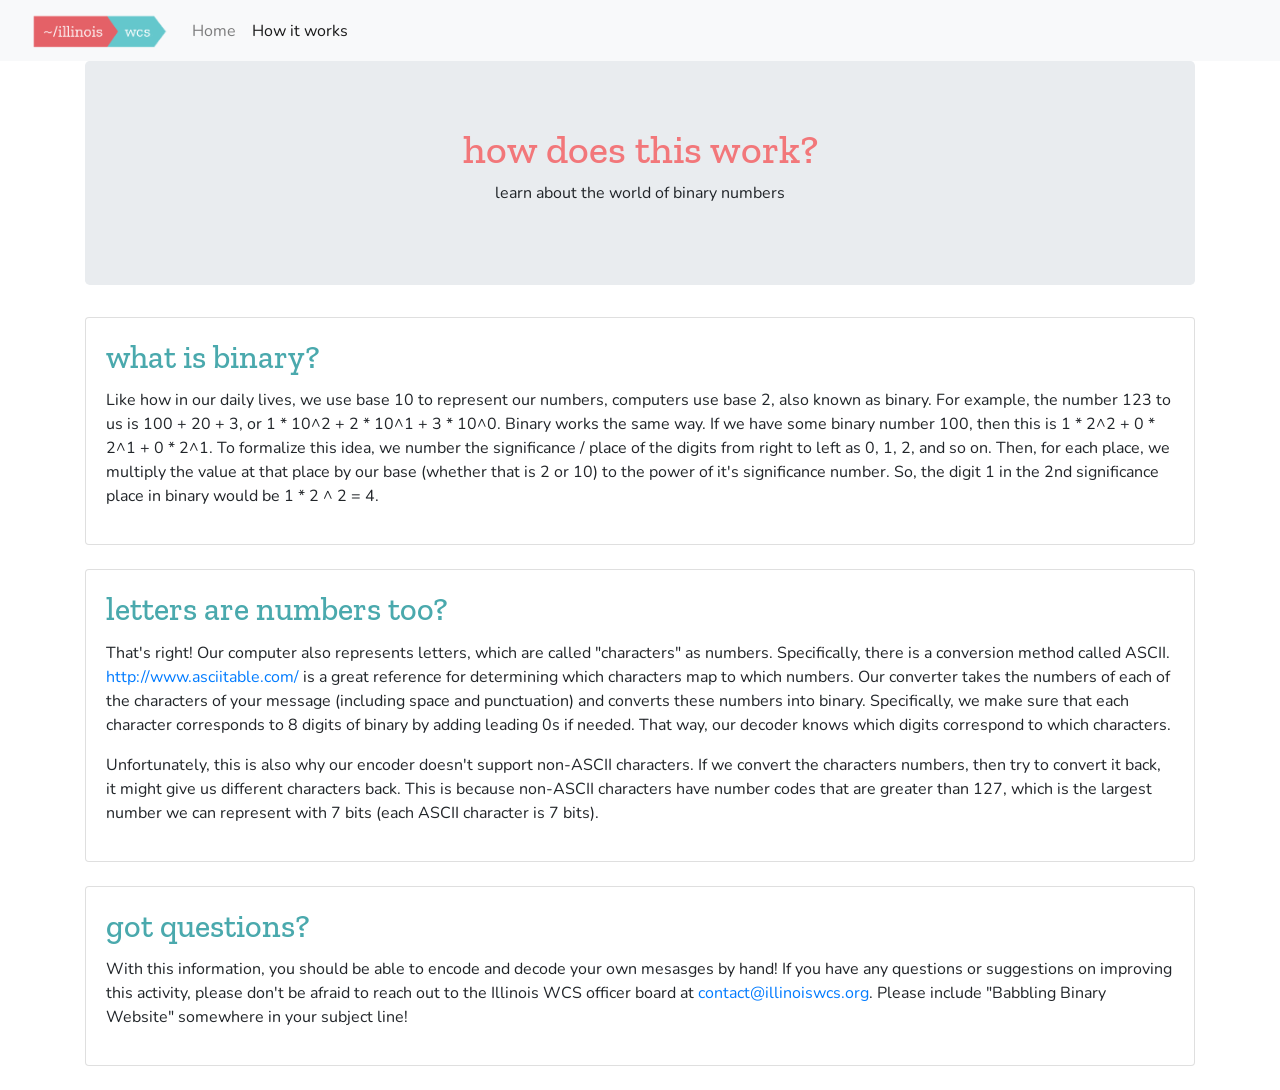
==== background.html @ 5c8940f5 "Adding background information on binary" ====
<!doctype html>
<html lang="en">

<head>
    <title>Babbling Binary with Illinois WCS</title>
    <link rel="stylesheet" href="https://stackpath.bootstrapcdn.com/bootstrap/4.5.2/css/bootstrap.min.css"
        integrity="sha384-JcKb8q3iqJ61gNV9KGb8thSsNjpSL0n8PARn9HuZOnIxN0hoP+VmmDGMN5t9UJ0Z" crossorigin="anonymous">
    <link href="https://fonts.googleapis.com/css2?family=Zilla+Slab&display=swap" rel="stylesheet">
    <link href="https://fonts.googleapis.com/css2?family=Nunito&display=swap" rel="stylesheet">
    <link rel="stylesheet" href="styles.css">
    <link rel='icon' href='assets/favicon.ico' type='image/x-icon' />
</head>

<body>
    <nav class="navbar navbar-expand-lg navbar-light bg-light">
        <div class="container-fluid">
            <a class="navbar-brand" href="http://www.illinoiswcs.org"><img alt="Illinois WCS MBTI Board"
                    src="assets/logo.png" height=35></a>
            <button class="navbar-toggler" type="button" data-bs-toggle="collapse"
                data-bs-target="#navbarSupportedContent" aria-controls="navbarSupportedContent" aria-expanded="false"
                aria-label="Toggle navigation">
                <span class="navbar-toggler-icon"></span>
            </button>
            <div class="collapse navbar-collapse" id="navbarSupportedContent">
                <ul class="navbar-nav me-auto mb-2 mb-lg-0">
                    <li class="nav-item">
                        <a class="nav-link" aria-current="page" href="index.html">Home</a>
                    </li>
                    <li class="nav-item">
                        <a class="nav-link active" href="#">How it works</a>
                    </li>
            </div>
        </div>
    </nav>

    <div class="container">
        <main role="main">
            <section class="jumbotron text-center">
                <div class="container">
                    <h1>how does this work?</h1>
                    <p>learn about the world of binary numbers</p>
                </div>
            </section>
            <div class="card">
                <div class="card-body">
                    <h2 class="card-title">what is binary?</h2>
                    <p>
                        Like how in our daily lives, we use base 10 to represent our numbers, computers use base 2, also
                        known as binary. For example, the number 123 to us is 100 + 20 + 3, or 1 * 10^2 + 2 * 10^1 + 3 * 10^0. 
                        Binary works the same way. If we have some binary number 100, then this is 1 * 2^2 + 0 * 2^1 + 0 * 2^1. 
                        To formalize this idea, we number the significance / place of the digits from right to left as 0, 1, 2, 
                        and so on. Then, for each place, we multiply the value at that place by our base (whether that is 2 or 10) 
                        to the power of it's significance number. So, the digit 1 in the 2nd significance place in binary would be 
                        1 * 2 ^ 2 = 4. 
                    </p>
                </div>
            </div>
            <br>
            <div class="card">
                <div class="card-body">
                    <h2 class="card-title">letters are numbers too?</h2>
                    <p>
                        That's right! Our computer also represents letters, which are called "characters" as numbers. Specifically, 
                        there is a conversion method called ASCII. <a href="http://www.asciitable.com/" target=_blank>
                        http://www.asciitable.com/</a> is a great reference for determining which characters map to which numbers. 
                        Our converter takes the numbers of each of the characters of your message (including space and punctuation) 
                        and converts these numbers into binary. Specifically, we make sure that each character corresponds to 8 digits 
                        of binary by adding leading 0s if needed. That way, our decoder knows which digits correspond to which 
                        characters. 
                    </p>
                    <p>
                        Unfortunately, this is also why our encoder doesn't support non-ASCII characters. If we convert the characters 
                        numbers, then try to convert it back, it might give us different characters back. This is because non-ASCII 
                        characters have number codes that are greater than 127, which is the largest number we can represent with 7 
                        bits (each ASCII character is 7 bits).
                    </p>
                </div>
            </div>
            <br>
            <div class="card">
                <div class="card-body">
                    <h2 class="card-title">got questions?</h2>
                    <p>
                        With this information, you should be able to encode and decode your own mesasges by hand! If you have any 
                        questions or suggestions on improving this activity, please don't be afraid to reach out to the Illinois WCS 
                        officer board at <a href="mailto:contact@illinoiswcs.org">contact@illinoiswcs.org</a>. Please include 
                        "Babbling Binary Website" somewhere in your subject line!
                    </p>
                </div>
            </div>
            <br>
        </main>
    </div>
    <script src="index.js"></script>
</body>
---- styles.css ----
h1 {
    font-family: 'Zilla Slab', serif;
    color: #f2777a;
}

h2 {
    font-family: 'Zilla Slab', serif;
    color: #4aa9ad;
}

h3 {
    font-family: 'Zilla Slab', serif;
}

h4 {
    font-family: 'Zilla Slab', serif;
    color: #f2777a;
}

h5 {
    font-family: 'Zilla Slab', serif;
    color: #4aa9ad;
}

p {
    font-family: 'Nunito', sans-serif;
}

a {
    font-family: 'Nunito', sans-serif;
}
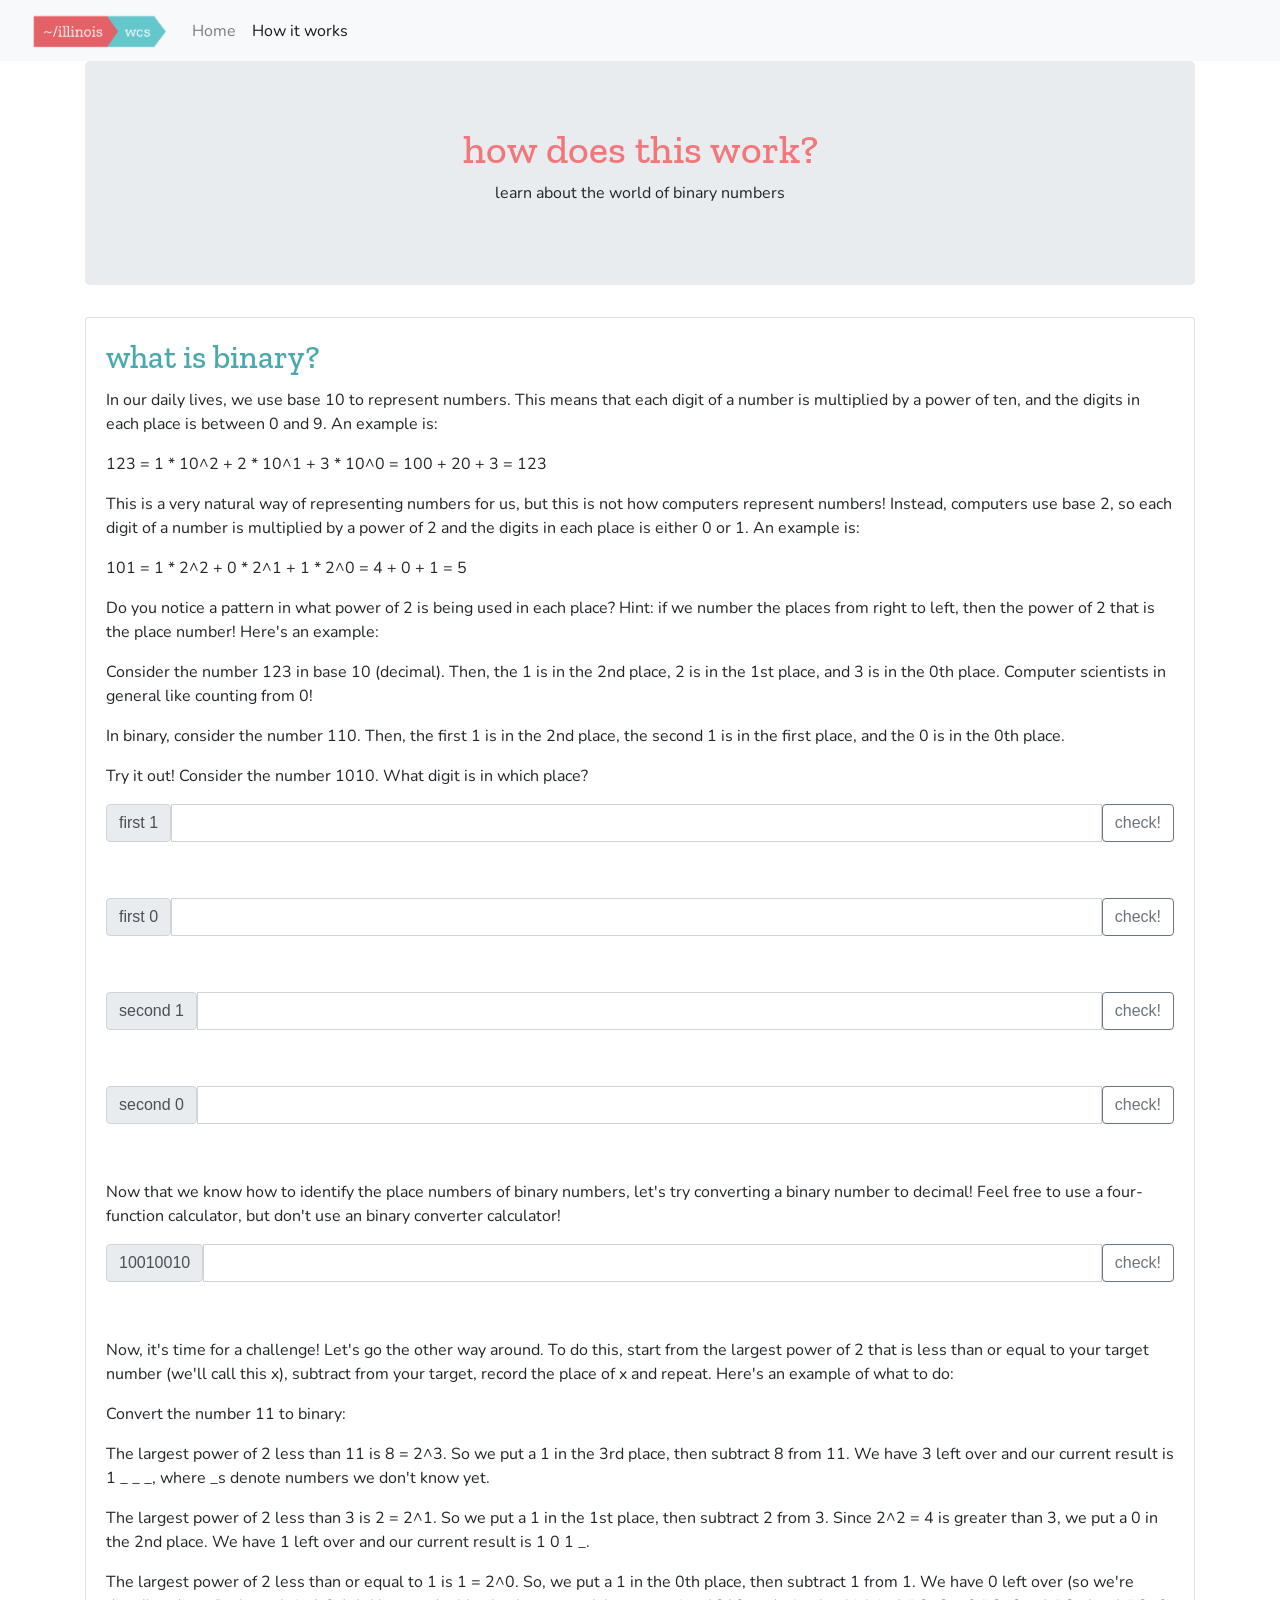
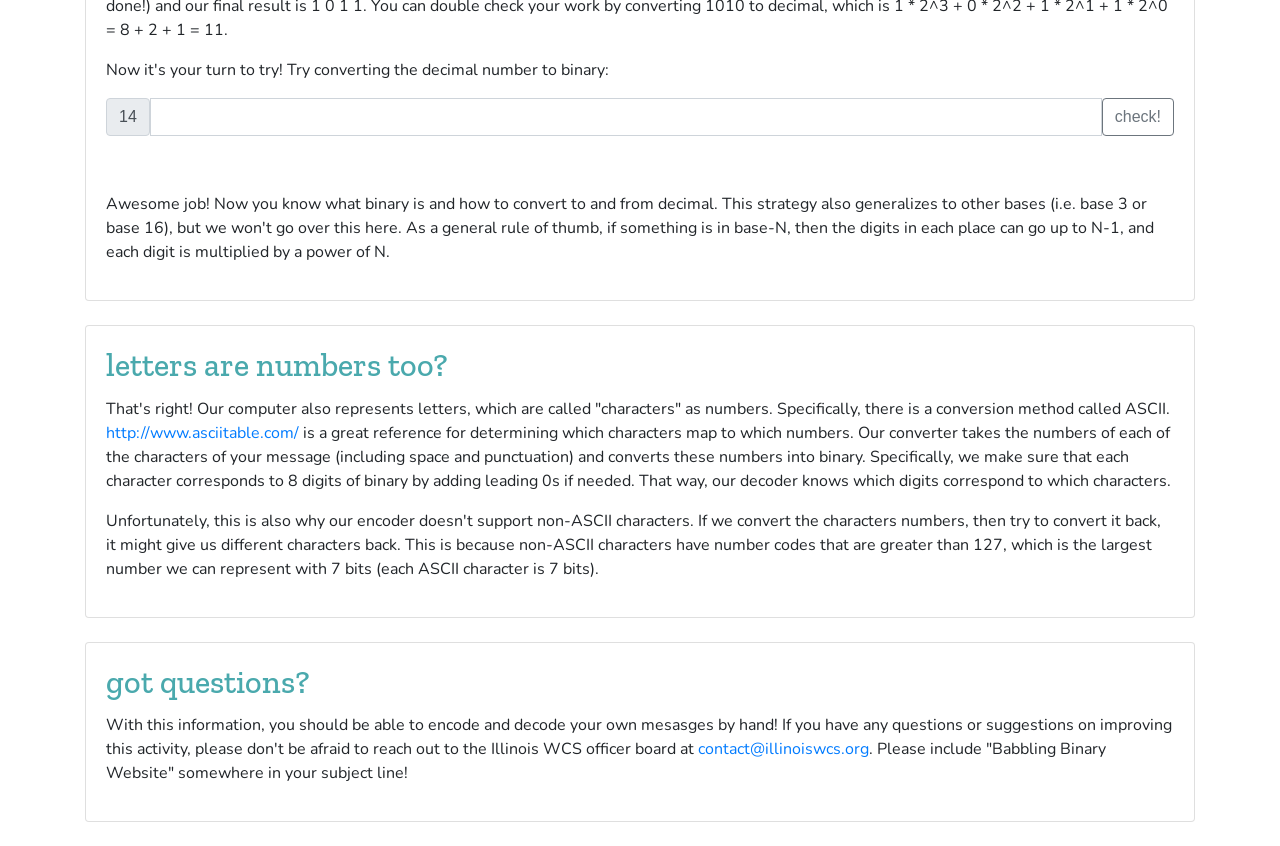
==== commit c6877aac: "Adding activity portion of binary background" ====
--- a/background.html
+++ b/background.html
@@ -45,13 +45,115 @@
                 <div class="card-body">
                     <h2 class="card-title">what is binary?</h2>
                     <p>
-                        Like how in our daily lives, we use base 10 to represent our numbers, computers use base 2, also
-                        known as binary. For example, the number 123 to us is 100 + 20 + 3, or 1 * 10^2 + 2 * 10^1 + 3 * 10^0. 
-                        Binary works the same way. If we have some binary number 100, then this is 1 * 2^2 + 0 * 2^1 + 0 * 2^1. 
-                        To formalize this idea, we number the significance / place of the digits from right to left as 0, 1, 2, 
-                        and so on. Then, for each place, we multiply the value at that place by our base (whether that is 2 or 10) 
-                        to the power of it's significance number. So, the digit 1 in the 2nd significance place in binary would be 
-                        1 * 2 ^ 2 = 4. 
+                        In our daily lives, we use base 10 to represent numbers. This means that each digit of a number is 
+                        multiplied by a power of ten, and the digits in each place is between 0 and 9. An example is:
+                    </p>
+                    <p>
+                        123 = 1 * 10^2 + 2 * 10^1 + 3 * 10^0 = 100 + 20 + 3 = 123
+                    </p>
+                    <p>
+                        This is a very natural way of representing numbers for us, but this is not how computers represent 
+                        numbers! Instead, computers use base 2, so each digit of a number is multiplied by a power of 2 
+                        and the digits in each place is either 0 or 1. 
+                        An example is:
+                    </p>
+                    <p>
+                        101 = 1 * 2^2 + 0 * 2^1 + 1 * 2^0 = 4 + 0 + 1 = 5
+                    </p>
+                    <p>
+                        Do you notice a pattern in what power of 2 is being used in each place? Hint: if we number the places 
+                        from right to left, then the power of 2 that is the place number! Here's an example: 
+                    </p>
+                    <p>
+                        Consider the number 123 in base 10 (decimal). Then, the 1 is in the 2nd place, 2 is in the 1st place, 
+                        and 3 is in the 0th place. Computer scientists in general like counting from 0!
+                    </p>
+                    <p>
+                        In binary, consider the number 110. Then, the first 1 is in the 2nd place, the second 1 is in the 
+                        first place, and the 0 is in the 0th place. 
+                    </p>
+                    <p>
+                        Try it out! Consider the number 1010. What digit is in which place? 
+                    </p>
+                    <div class="input-group mb-3">
+                        <span class="input-group-text" id="basic-addon1">first 1</span>
+                        <input type="text" class="form-control" placeholder="" aria-label="first_digit"
+                            aria-describedby="basic-addon1" id="first-input">
+                        <button class="btn btn-outline-secondary" type="button" id="first-check">check!</button>
+                    </div>
+                    <p><output id="first-output"></output></p>
+                    <div class="input-group mb-3">
+                        <span class="input-group-text" id="basic-addon1">first 0</span>
+                        <input type="text" class="form-control" placeholder="" aria-label="second_digit"
+                            aria-describedby="basic-addon1" id="second-input">
+                        <button class="btn btn-outline-secondary" type="button" id="second-check">check!</button>
+                    </div>
+                    <p><output id="second-output"></output></p>
+                    <div class="input-group mb-3">
+                        <span class="input-group-text" id="basic-addon1">second 1</span>
+                        <input type="text" class="form-control" placeholder="" aria-label="third_digit"
+                            aria-describedby="basic-addon1" id="third-input">
+                        <button class="btn btn-outline-secondary" type="button" id="third-check">check!</button>
+                    </div>
+                    <p><output id="third-output"></output></p>
+                    <div class="input-group mb-3">
+                        <span class="input-group-text" id="basic-addon1">second 0</span>
+                        <input type="text" class="form-control" placeholder="" aria-label="fourth_digit"
+                            aria-describedby="basic-addon1" id="fourth-input">
+                        <button class="btn btn-outline-secondary" type="button" id="fourth-check">check!</button>
+                    </div>
+                    <p><output id="fourth-output"></output></p>
+                    <p>
+                        Now that we know how to identify the place numbers of binary numbers, let's try converting a 
+                        binary number to decimal! Feel free to use a four-function calculator, but don't use an 
+                        binary converter calculator!
+                    </p>
+                    <div class="input-group mb-3">
+                        <span class="input-group-text" id="basic-addon1">10010010</span>
+                        <input type="text" class="form-control" placeholder="" aria-label="to_decimal"
+                            aria-describedby="basic-addon1" id="btd-input">
+                        <button class="btn btn-outline-secondary" type="button" id="btd-check">check!</button>
+                    </div>
+                    <p><output id="btd-output"></output></p>
+                    <p>
+                        Now, it's time for a challenge! Let's go the other way around. To do this, start from the 
+                        largest power of 2 that is less than or equal to your target number (we'll call this x), 
+                        subtract from your target, record the place of x and repeat. Here's an example of what to do:
+                    </p>
+                    <p>
+                        Convert the number 11 to binary:
+                    </p>
+                    <p>
+                        The largest power of 2 less than 11 is 8 = 2^3. So we put a 1 in the 3rd place, then subtract 8 
+                        from 11. We have 3 left over and our current result is 1 _ _ _, where _s denote numbers we don't 
+                        know yet.
+                    </p>
+                    <p>
+                        The largest power of 2 less than 3 is 2 = 2^1. So we put a 1 in the 1st place, then subtract 2 
+                        from 3. Since 2^2 = 4 is greater than 3, we put a 0 in the 2nd place. We have 1 left over and our 
+                        current result is 1 0 1 _. 
+                    </p>
+                    <p>
+                        The largest power of 2 less than or equal to 1 is 1 = 2^0. So, we put a 1 in the 0th place, then 
+                        subtract 1 from 1. We have 0 left over (so we're done!) and our final result is 1 0 1 1. You can 
+                        double check your work by converting 1010 to decimal, which is 1 * 2^3 + 0 * 2^2 + 1 * 2^1 + 1 * 
+                        2^0 = 8 + 2 + 1 = 11.
+                    </p>
+                    <p>
+                        Now it's your turn to try! Try converting the decimal number to binary:
+                    </p>
+                    <div class="input-group mb-3">
+                        <span class="input-group-text" id="basic-addon1">14</span>
+                        <input type="text" class="form-control" placeholder="" aria-label="to_binary"
+                            aria-describedby="basic-addon1" id="dtb-input">
+                        <button class="btn btn-outline-secondary" type="button" id="dtb-check">check!</button>
+                    </div>
+                    <p><output id="dtb-output"></output></p>
+                    <p>
+                        Awesome job! Now you know what binary is and how to convert to and from decimal. This strategy also 
+                        generalizes to other bases (i.e. base 3 or base 16), but we won't go over this 
+                        here. As a general rule of thumb, if something is in base-N, then the digits in each place can go 
+                        up to N-1, and each digit is multiplied by a power of N. 
                     </p>
                 </div>
             </div>
@@ -91,5 +193,5 @@
             <br>
         </main>
     </div>
-    <script src="index.js"></script>
+    <script src="background.js"></script>
 </body>
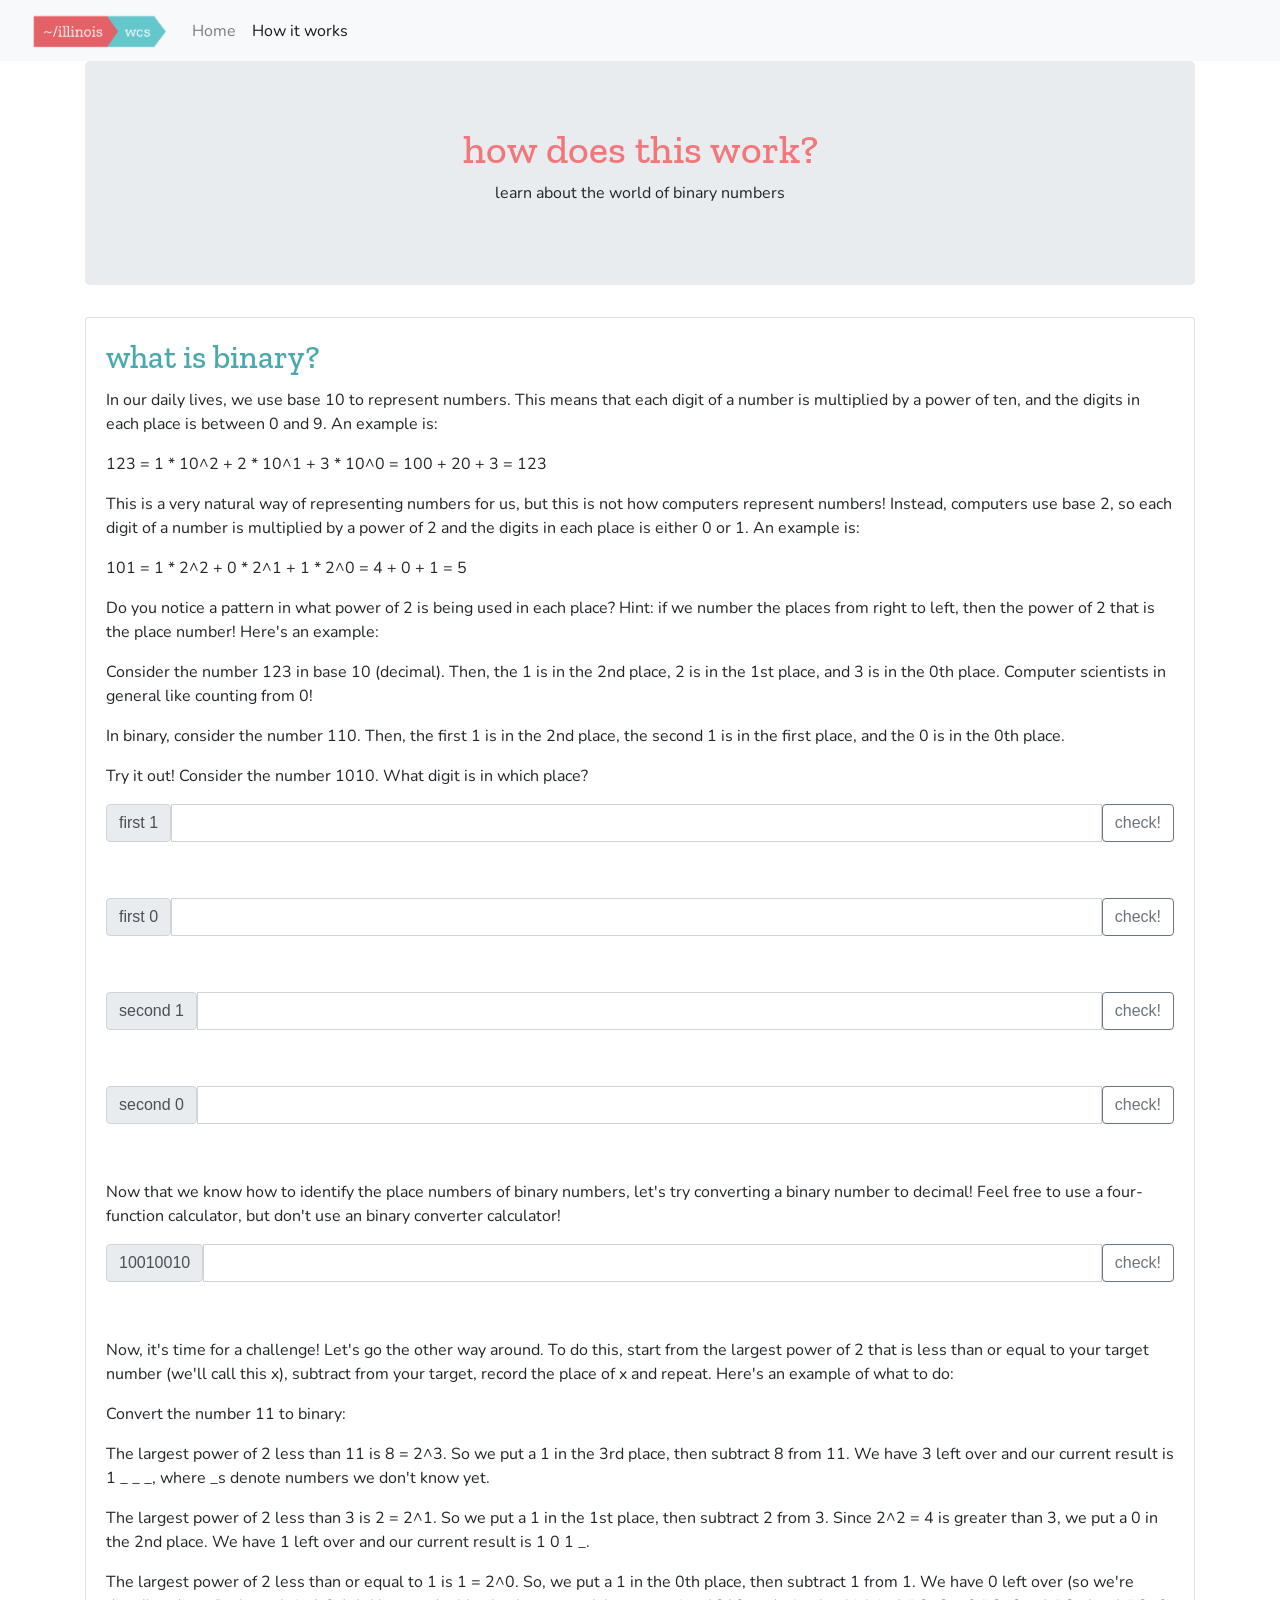
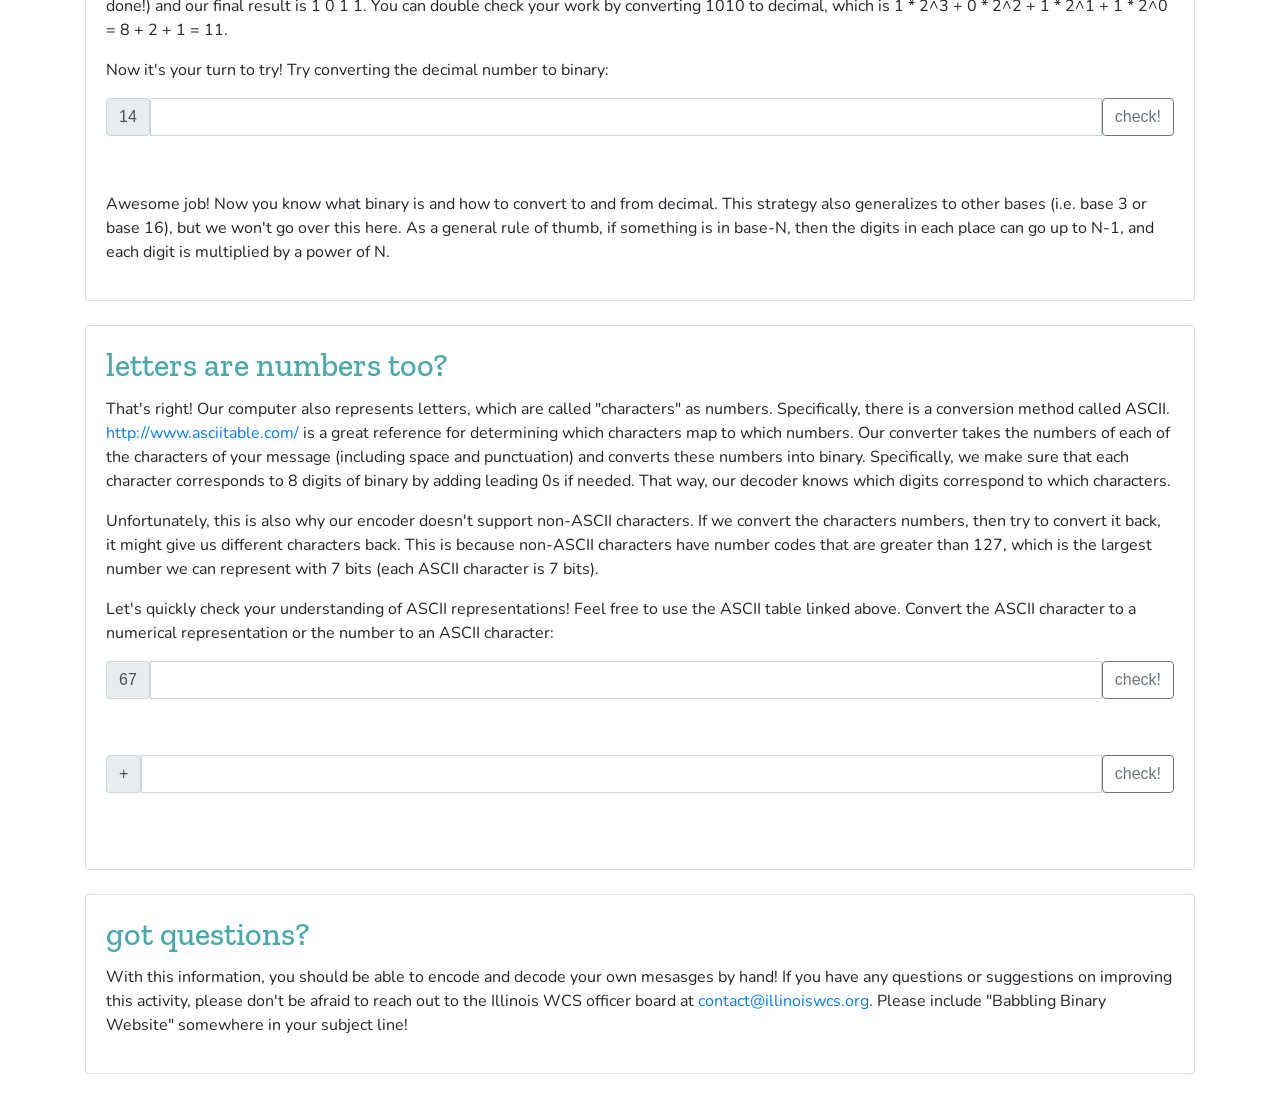
==== commit 72a919cd: "Adding interactivity for ascii lesson" ====
--- a/background.html
+++ b/background.html
@@ -176,6 +176,24 @@
                         characters have number codes that are greater than 127, which is the largest number we can represent with 7 
                         bits (each ASCII character is 7 bits).
                     </p>
+                    <p>
+                        Let's quickly check your understanding of ASCII representations! Feel free to use the ASCII table linked above. 
+                        Convert the ASCII character to a numerical representation or the number to an ASCII character:
+                    </p>
+                    <div class="input-group mb-3">
+                        <span class="input-group-text" id="basic-addon1">67</span>
+                        <input type="text" class="form-control" placeholder="" aria-label="to_ascii"
+                            aria-describedby="basic-addon1" id="nta-input">
+                        <button class="btn btn-outline-secondary" type="button" id="nta-check">check!</button>
+                    </div>
+                    <p><output id="nta-output"></output></p>
+                    <div class="input-group mb-3">
+                        <span class="input-group-text" id="basic-addon1">+</span>
+                        <input type="text" class="form-control" placeholder="" aria-label="to_num"
+                            aria-describedby="basic-addon1" id="atn-input">
+                        <button class="btn btn-outline-secondary" type="button" id="atn-check">check!</button>
+                    </div>
+                    <p><output id="atn-output"></output></p>
                 </div>
             </div>
             <br>
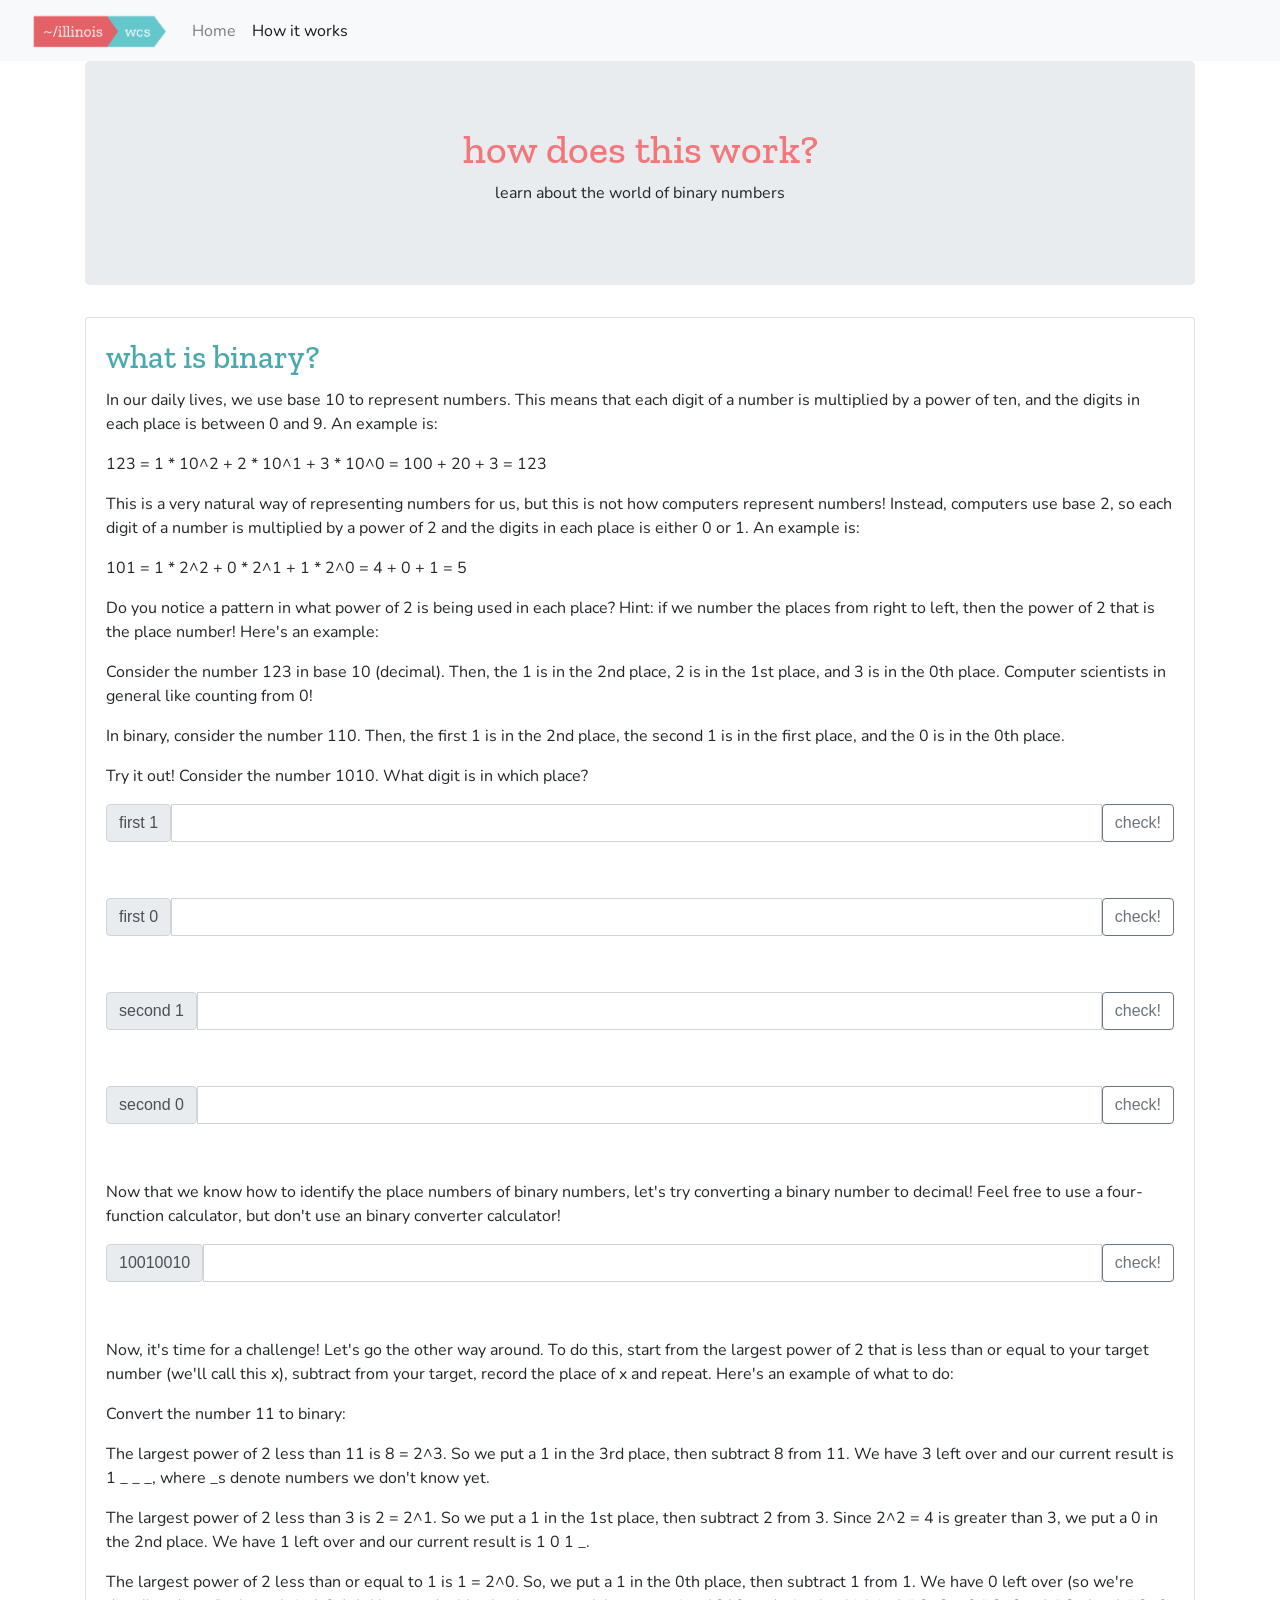
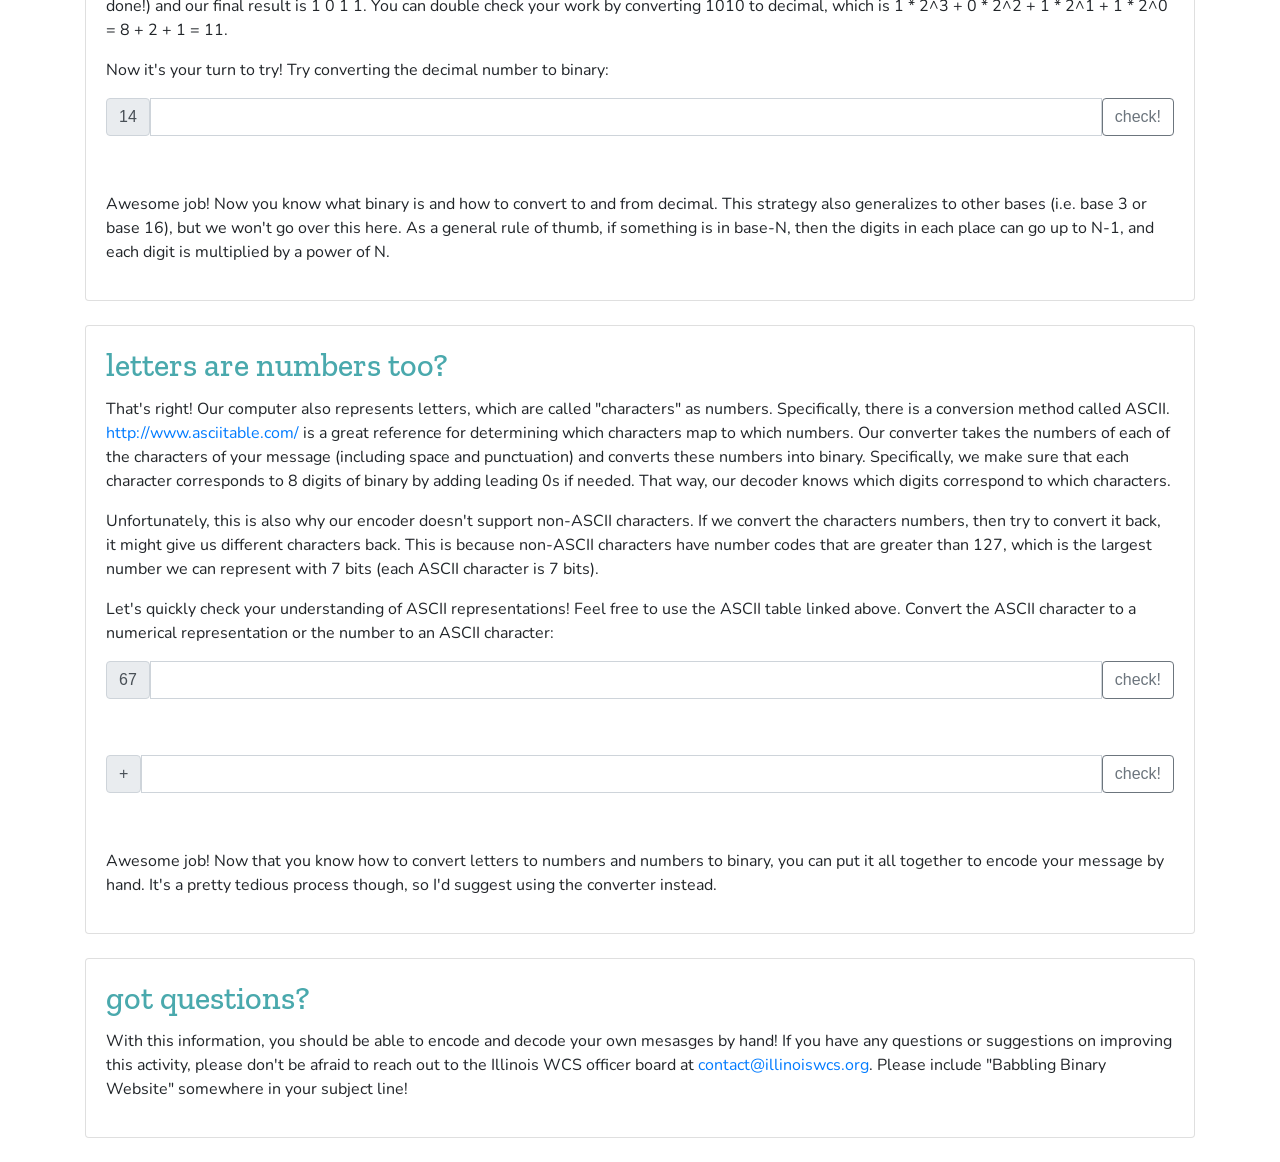
==== commit 4a4819b8: "Concluding ascii section" ====
--- a/background.html
+++ b/background.html
@@ -194,6 +194,11 @@
                         <button class="btn btn-outline-secondary" type="button" id="atn-check">check!</button>
                     </div>
                     <p><output id="atn-output"></output></p>
+                    <p>
+                        Awesome job! Now that you know how to convert letters to numbers and numbers to binary, you can 
+                        put it all together to encode your message by hand. It's a pretty tedious process though, so I'd suggest 
+                        using the converter instead.
+                    </p>
                 </div>
             </div>
             <br>
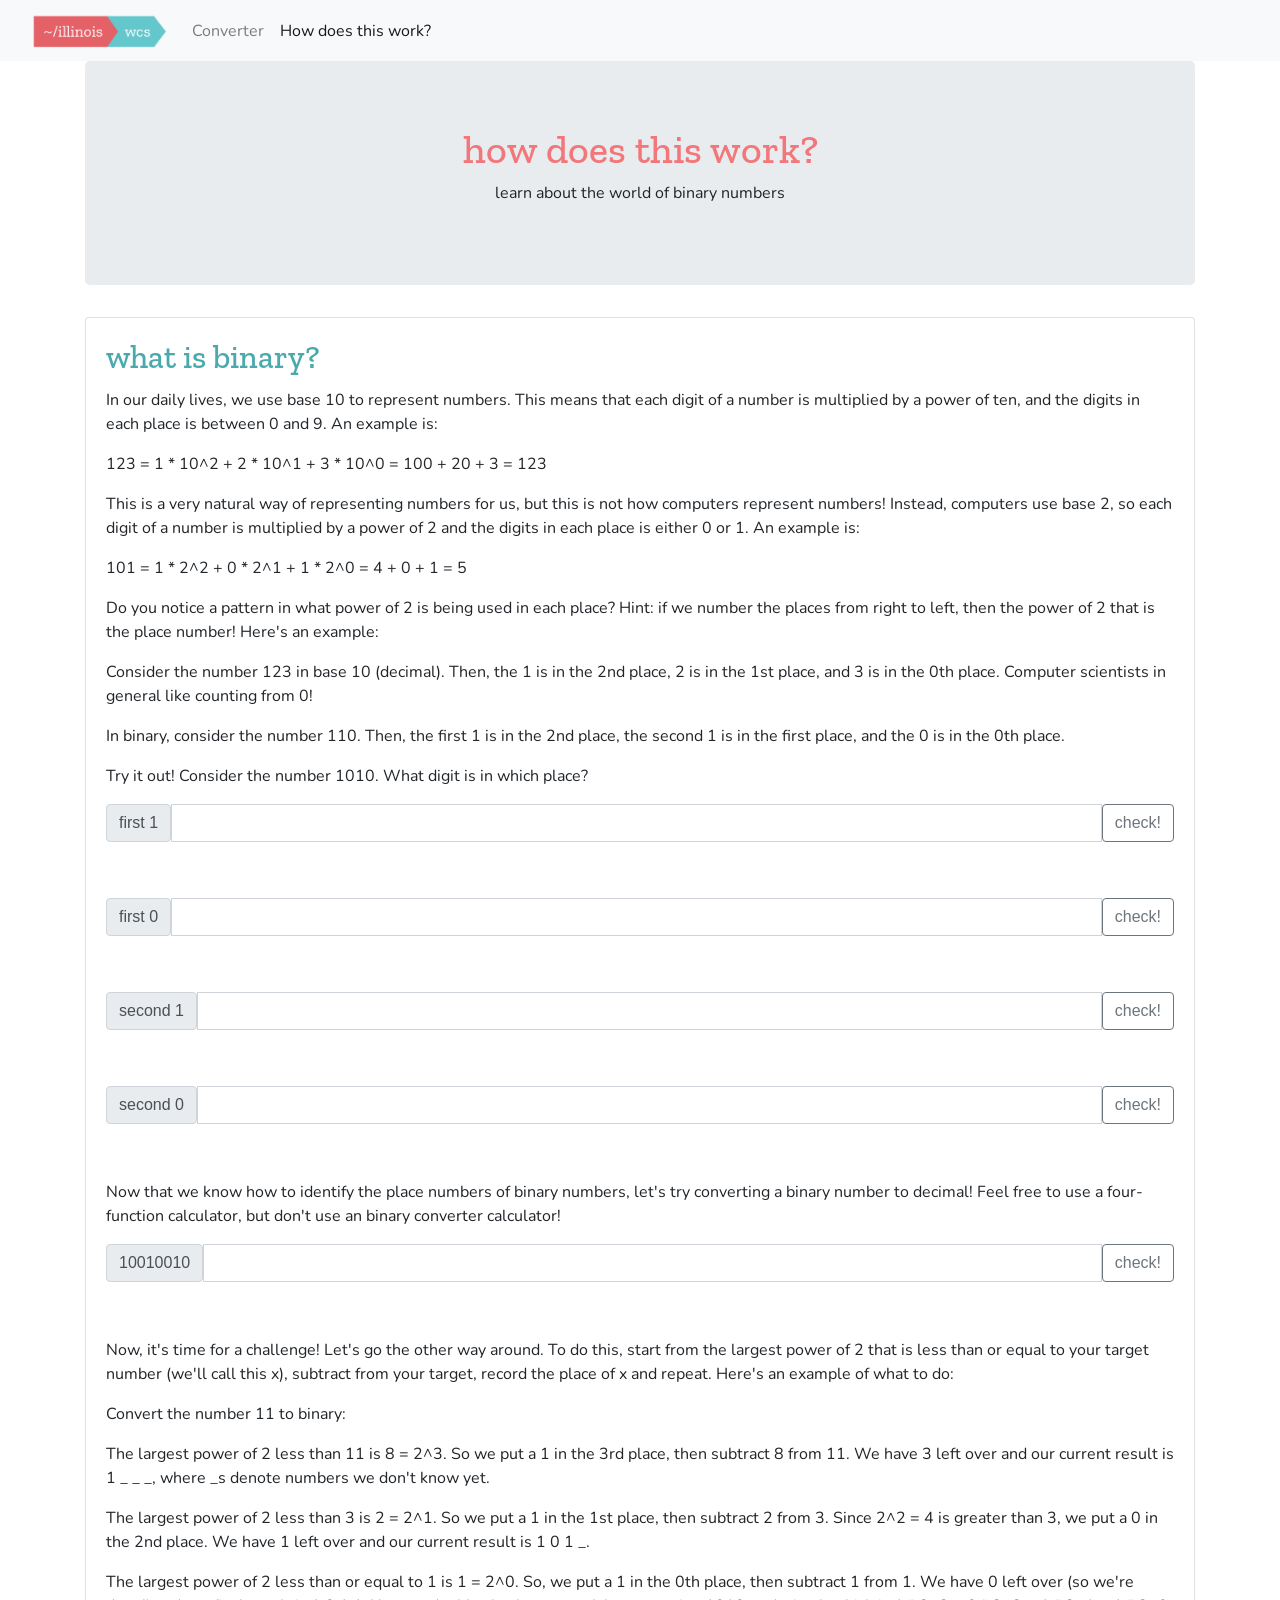
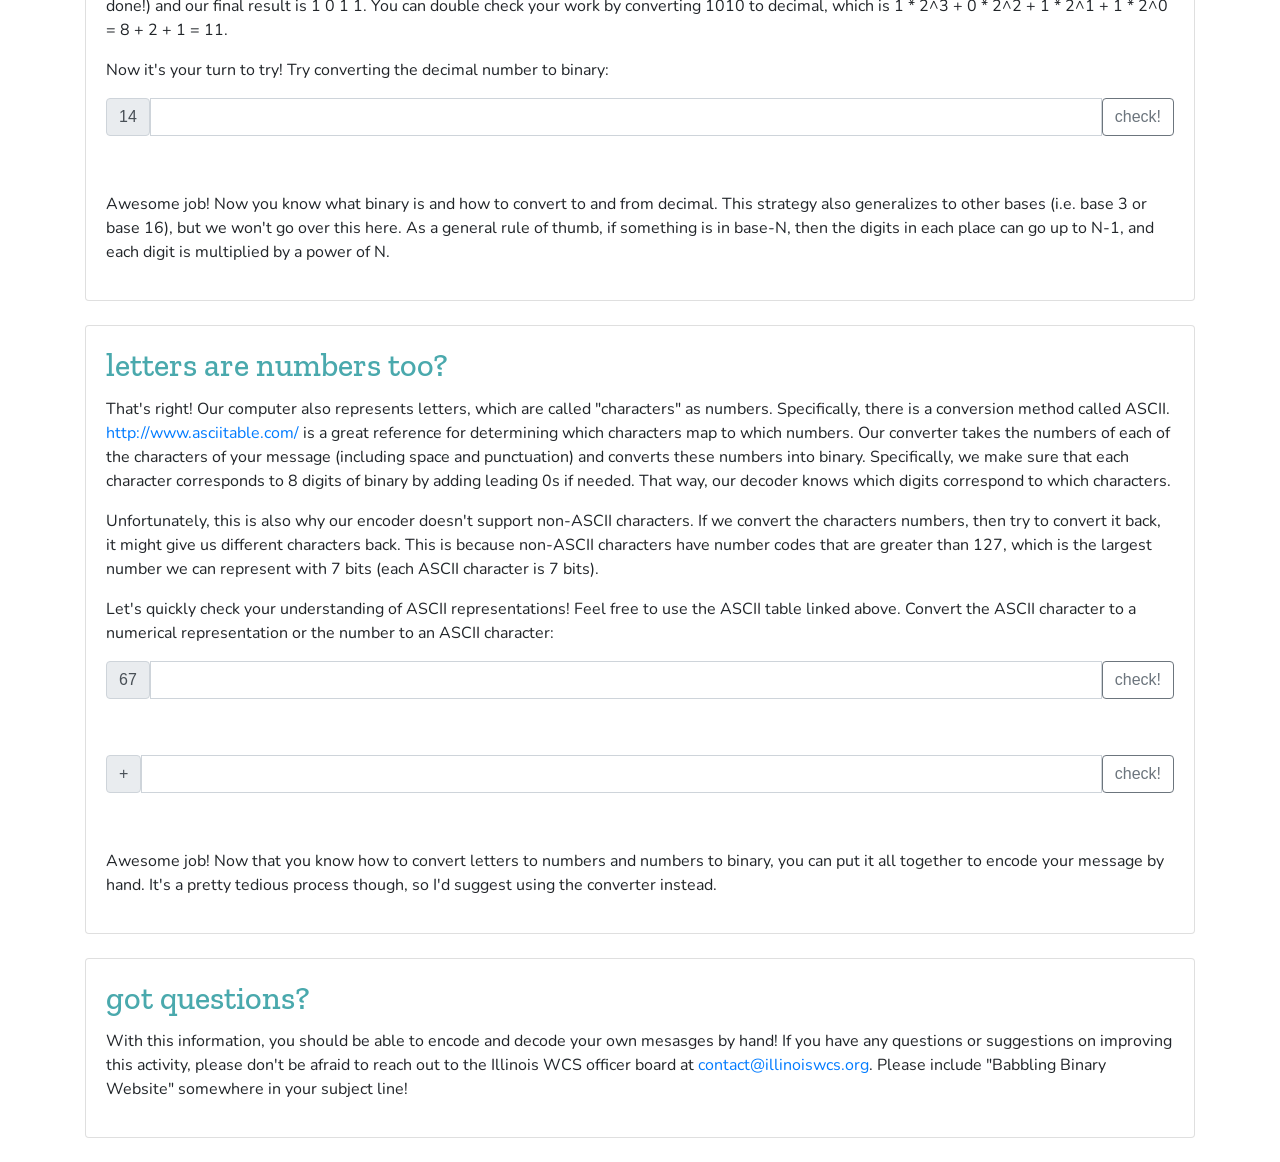
==== commit f01c7d52: "renaming tabs" ====
--- a/background.html
+++ b/background.html
@@ -24,10 +24,10 @@
             <div class="collapse navbar-collapse" id="navbarSupportedContent">
                 <ul class="navbar-nav me-auto mb-2 mb-lg-0">
                     <li class="nav-item">
-                        <a class="nav-link" aria-current="page" href="index.html">Home</a>
+                        <a class="nav-link" aria-current="page" href="index.html">Converter</a>
                     </li>
                     <li class="nav-item">
-                        <a class="nav-link active" href="#">How it works</a>
+                        <a class="nav-link active" href="#">How does this work?</a>
                     </li>
             </div>
         </div>
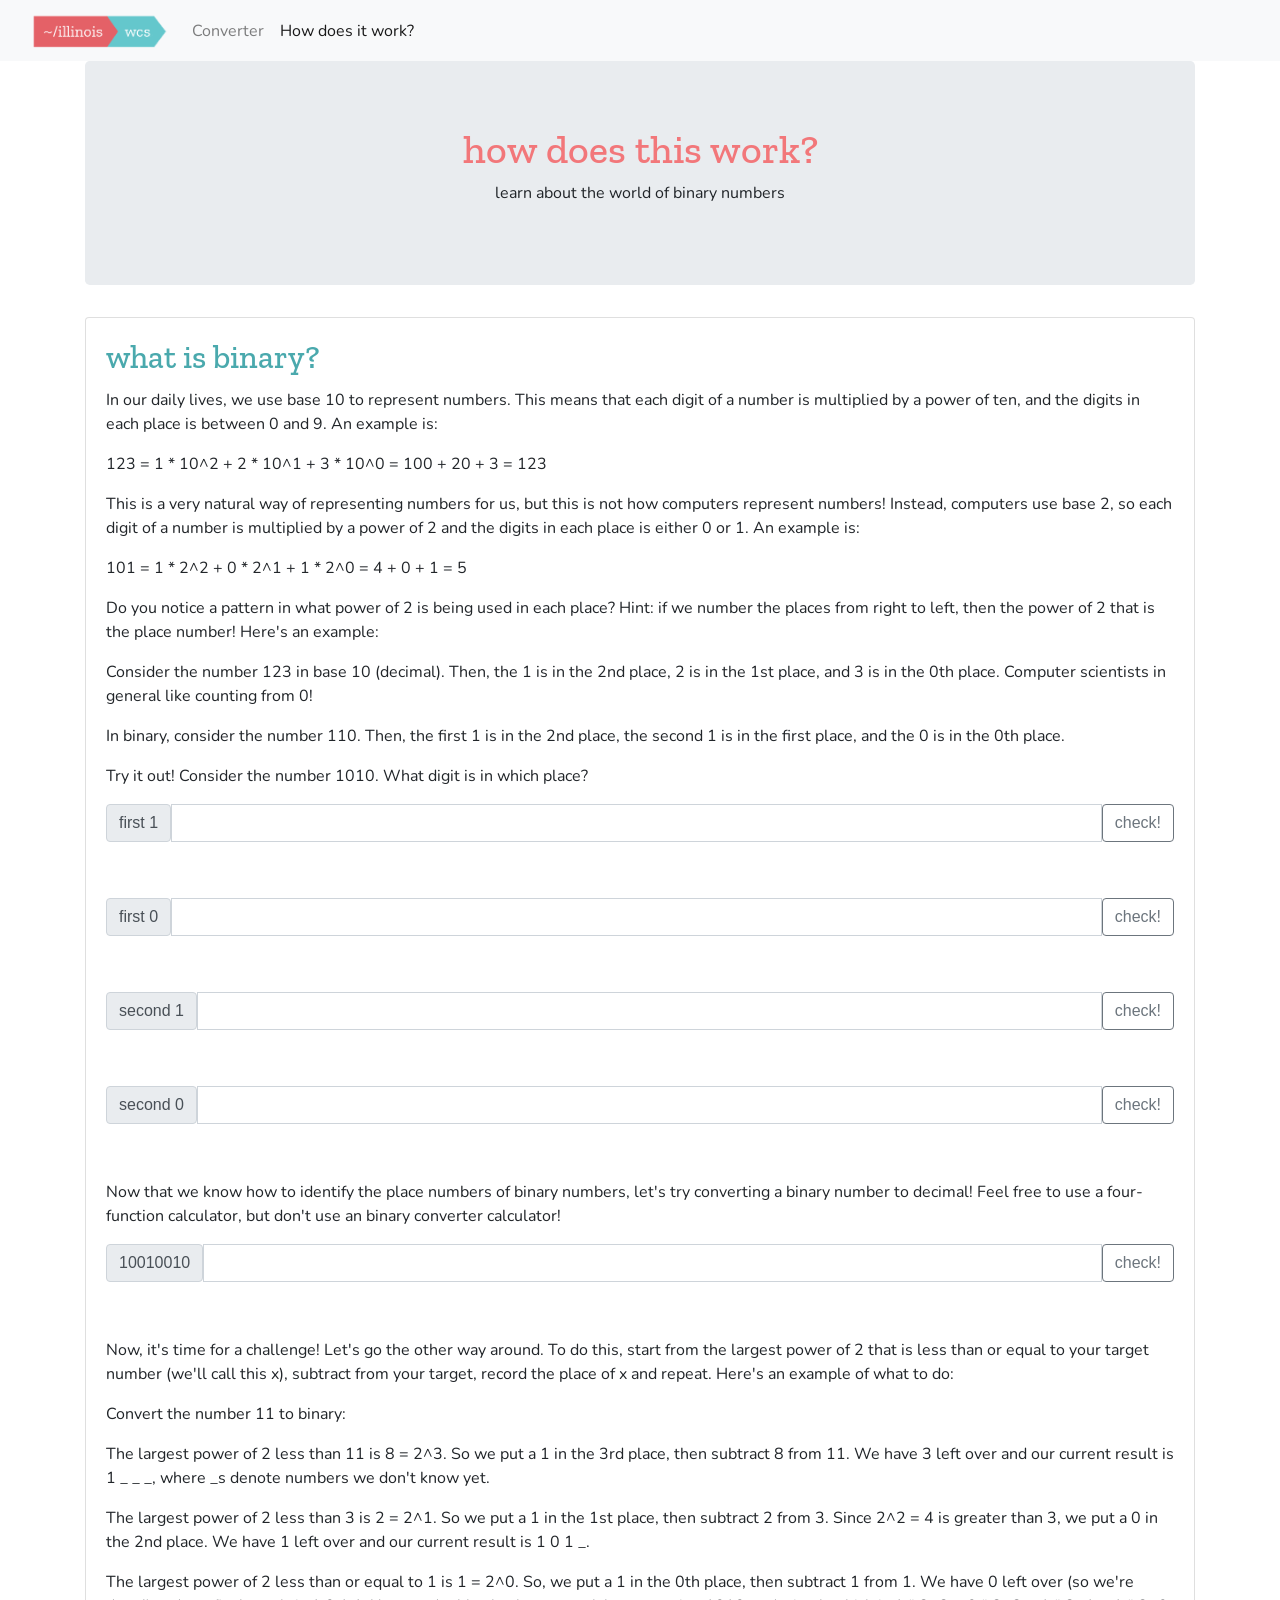
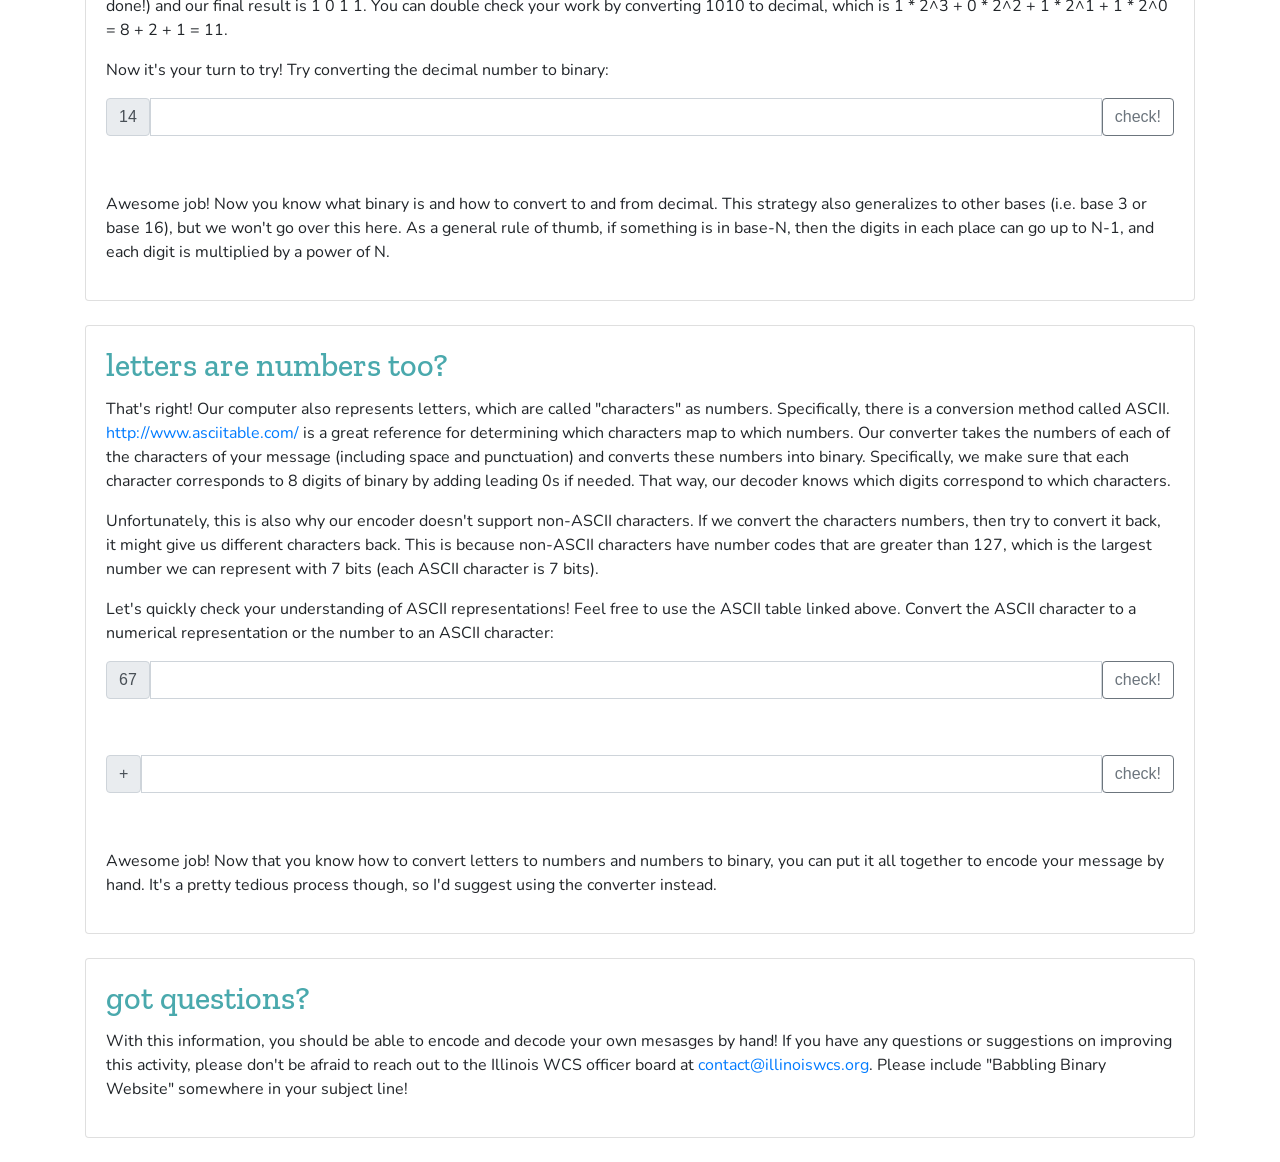
==== commit 8b9005f4: "wording fix" ====
--- a/background.html
+++ b/background.html
@@ -27,7 +27,7 @@
                         <a class="nav-link" aria-current="page" href="index.html">Converter</a>
                     </li>
                     <li class="nav-item">
-                        <a class="nav-link active" href="#">How does this work?</a>
+                        <a class="nav-link active" href="#">How does it work?</a>
                     </li>
             </div>
         </div>
